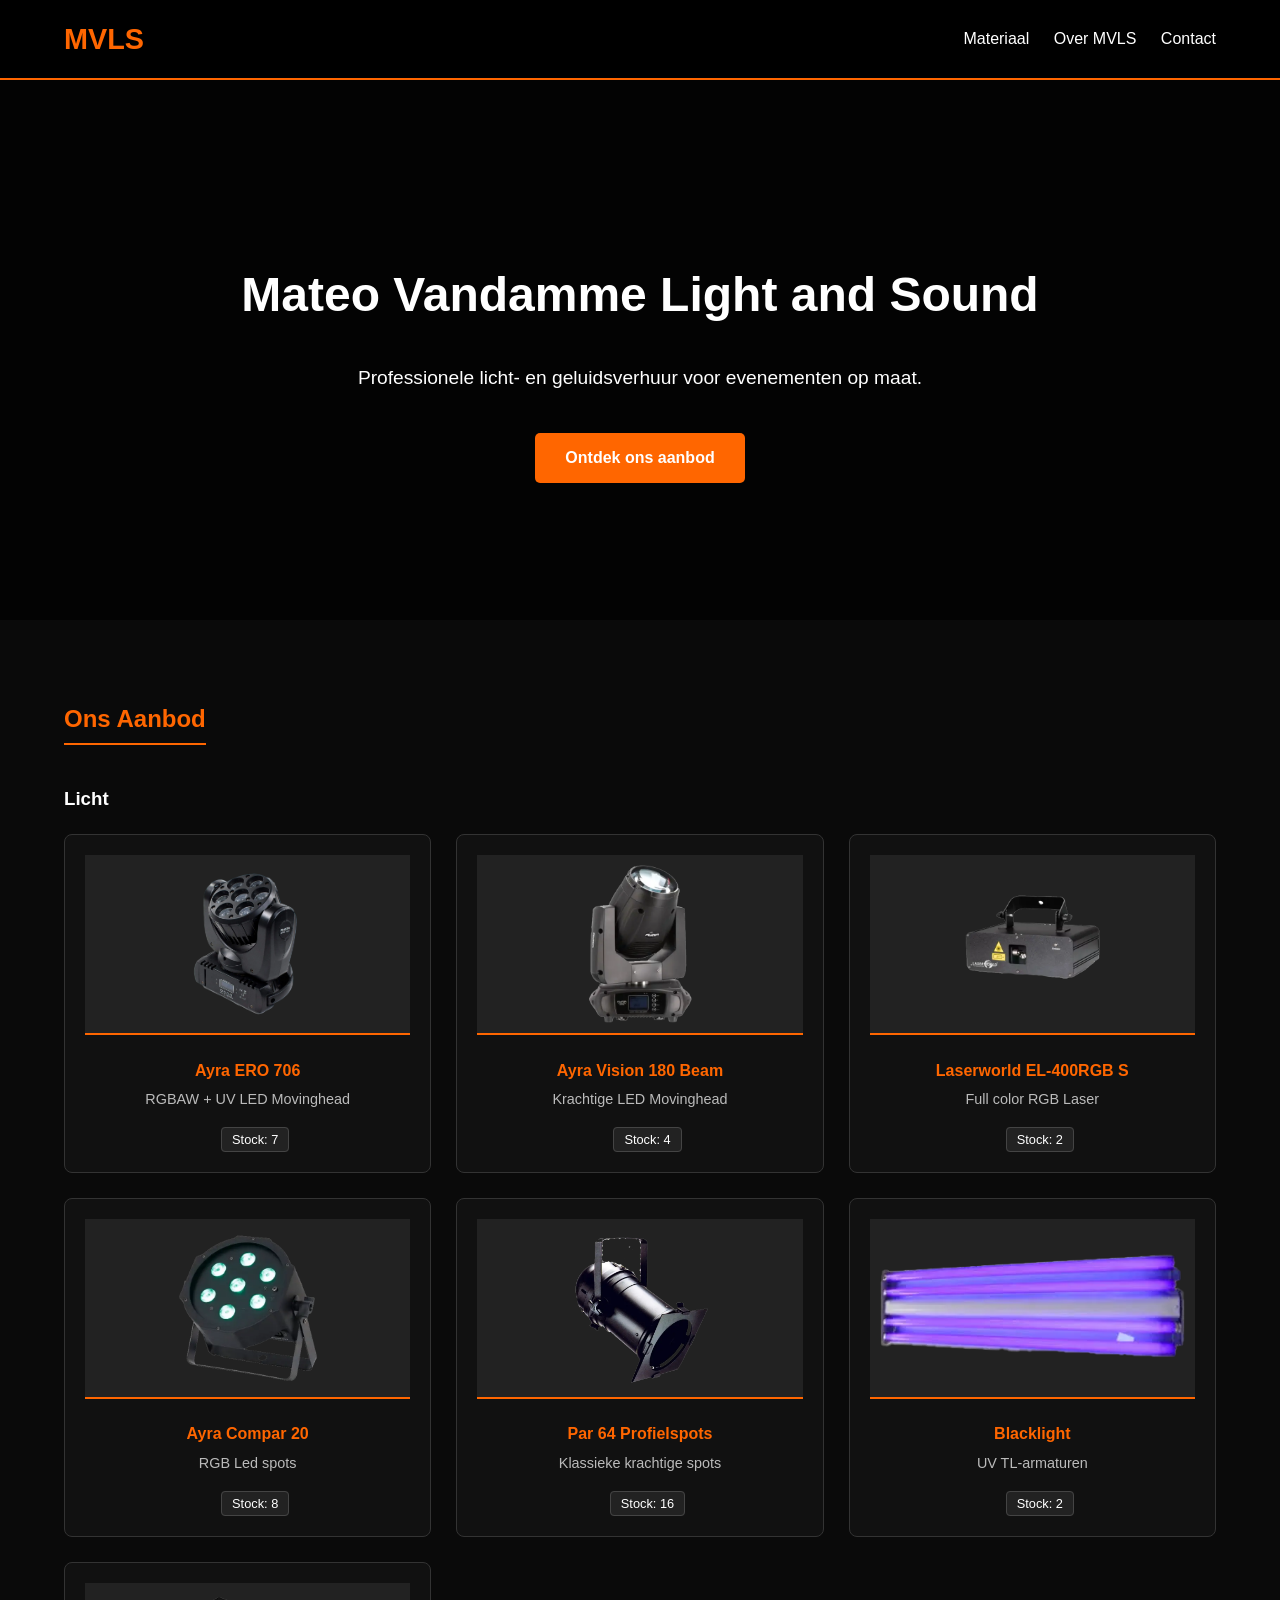
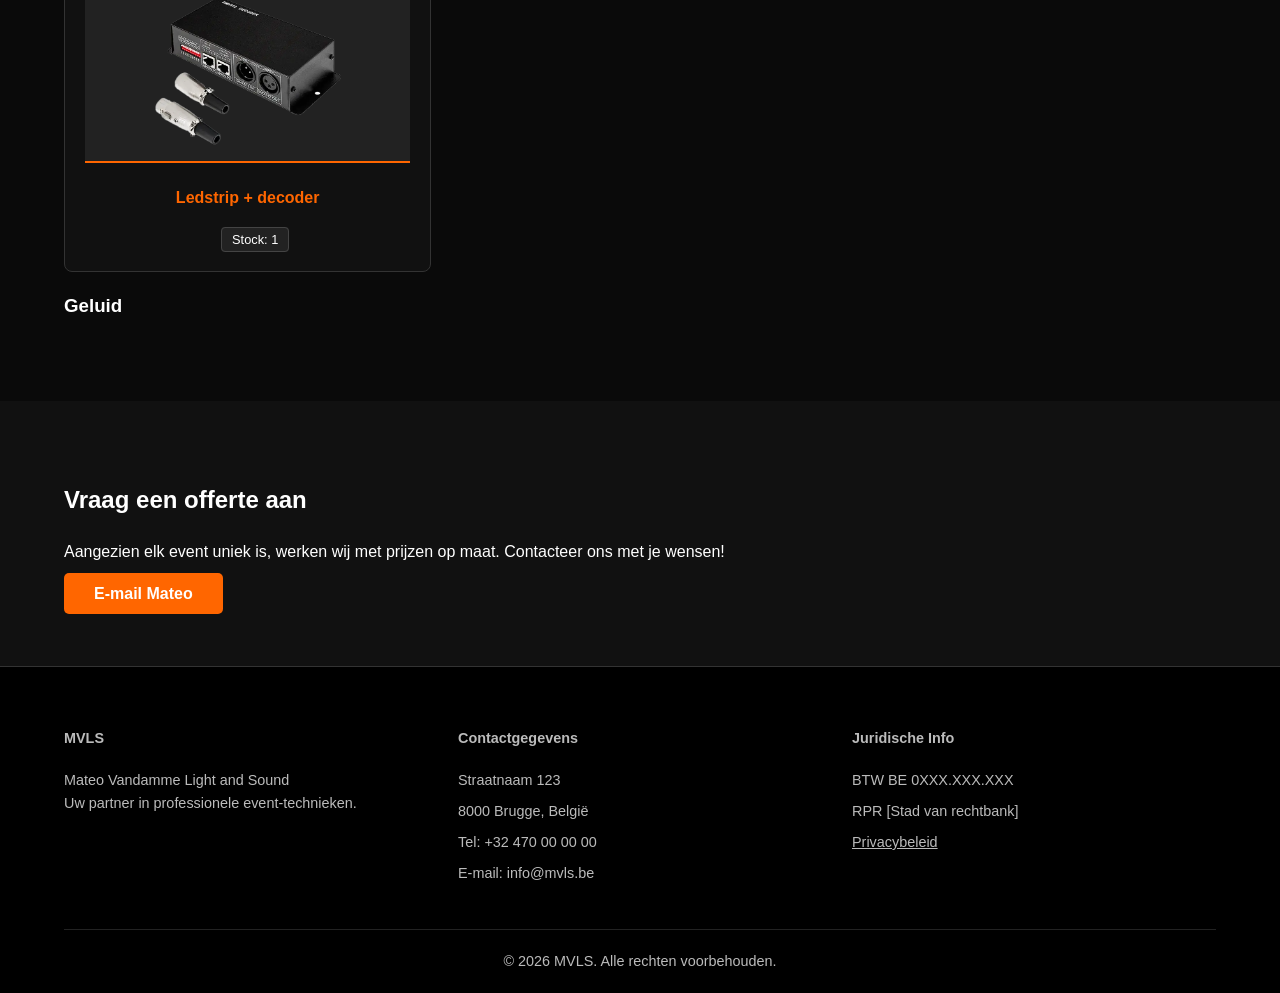
==== MVLS-Renting/index.html @ 3841ac4c "Add files via upload" ====
<!DOCTYPE html>
<html lang="nl">

<head>
    <meta charset="UTF-8">
    <meta name="viewport" content="width=device-width, initial-scale=1.0">
    <title>MVLS | Mateo Vandamme Light and Sound</title>
    <style>
        /* Kleurenpalet & Basis */
        :root {
            --primary-orange: #ff6600;
            --deep-black: #0a0a0a;
            --light-grey: #f4f4f4;
            --text-white: #ffffff;
        }

        body {
            font-family: 'Segoe UI', Tahoma, Geneva, Verdana, sans-serif;
            margin: 0;
            background-color: var(--deep-black);
            color: var(--text-white);
            line-height: 1.6;
        }

        /* Navigatie */
        header {
            background-color: #000;
            padding: 1rem 5%;
            display: flex;
            justify-content: space-between;
            align-items: center;
            border-bottom: 2px solid var(--primary-orange);
            position: sticky;
            top: 0;
            z-index: 1000;
        }

        .logo {
            font-size: 1.8rem;
            font-weight: bold;
            color: var(--primary-orange);
            text-decoration: none;
        }

        nav a {
            color: var(--text-white);
            text-decoration: none;
            margin-left: 20px;
            font-weight: 500;
            transition: color 0.3s;
        }

        nav a:hover {
            color: var(--primary-orange);
        }

        /* Hero Sectie */
        .hero {
            height: 60vh;
            display: flex;
            flex-direction: column;
            justify-content: center;
            align-items: center;
            text-align: center;
            background: linear-gradient(rgba(0, 0, 0, 0.7), rgba(0, 0, 0, 0.7)), url('https://images.unsplash.com/photo-1492684223066-81342ee5ff30?q=80&w=2070') no-repeat center/cover;
            padding: 0 20px;
        }

        .hero h1 {
            font-size: 3rem;
            margin-bottom: 10px;
        }

        .hero p {
            font-size: 1.2rem;
            max-width: 600px;
        }

        .btn-cta {
            background-color: var(--primary-orange);
            color: white;
            padding: 12px 30px;
            text-decoration: none;
            border-radius: 5px;
            font-weight: bold;
            margin-top: 20px;
            transition: transform 0.2s;
        }

        .btn-cta:hover {
            transform: scale(1.05);
        }

        /* Content Secties */
        section {
            padding: 60px 5%;
        }

        .grid {
            display: grid;
            grid-template-columns: repeat(auto-fit, minmax(250px, 1fr));
            gap: 20px;
            margin-top: 30px;
        }

        .card {
            background: #1a1a1a;
            border: 1px solid #333;
            padding: 20px;
            text-align: center;
            transition: border 0.3s;
        }

        .card:hover {
            border-color: var(--primary-orange);
        }

        /* Footer (Belangrijk voor de wetgeving) */
        footer {
            background-color: #000;
            padding: 40px 5% 20px;
            border-top: 1px solid #333;
            font-size: 0.9rem;
            color: #bbb;
        }

        .footer-grid {
            display: grid;
            grid-template-columns: repeat(auto-fit, minmax(200px, 1fr));
            gap: 30px;
            margin-bottom: 30px;
        }

        .footer-bottom {
            text-align: center;
            border-top: 1px solid #222;
            padding-top: 20px;
        }

        .footer h4 {
            color: var(--primary-orange);
            margin-bottom: 15px;
        }

        ul {
            list-style: none;
            padding: 0;
        }

        li {
            margin-bottom: 8px;
        }
    </style>
</head>

<body>

    <header>
        <a href="#" class="logo">MVLS</a>
        <nav>
            <a href="#materiaal">Materiaal</a>
            <a href="#over-mij">Over MVLS</a>
            <a href="#contact">Contact</a>
        </nav>
    </header>

    <section class="hero">
        <h1>Mateo Vandamme Light and Sound</h1>
        <p>Professionele licht- en geluidsverhuur voor evenementen op maat.</p>
        <a href="#materiaal" class="btn-cta">Ontdek ons aanbod</a>
    </section>

    <section id="materiaal">
        <h2
            style="color: var(--primary-orange); border-bottom: 2px solid var(--primary-orange); display: inline-block; padding-bottom: 5px;">
            Ons Aanbod</h2>

        <div class="category">
            <h3>Licht</h3>
            <div class="grid">
                <div class="card">
                    <img src="Ayra ERO 706.webp" alt="Ayra ERO 706">
                    <h4>Ayra ERO 706</h4>
                    <p>RGBAW + UV LED Movinghead</p>
                    <span>Stock: 7</span>
                </div>
                <div class="card">
                    <img src="Ayra Vision 180 Beam.webp" alt="Ayra Vision 180">
                    <h4>Ayra Vision 180 Beam</h4>
                    <p>Krachtige LED Movinghead</p>
                    <span>Stock: 4</span>
                </div>
                <div class="card">
                    <img src="Laserworld_EL-400RGBS.webp" alt="Laserworld EL-400RGB">
                    <h4>Laserworld EL-400RGB S</h4>
                    <p>Full color RGB Laser</p>
                    <span>Stock: 2</span>
                </div>
                <div class="card">
                    <img src="ayra compar 20.webp" alt="Ayra Compar 20" sizes="(max-width: 600px) 450, 450px"
                        alt="Klant product">
                    <h4>Ayra Compar 20</h4>
                    <p>RGB Led spots</p>
                    <span>Stock: 8</span>
                </div>
                <div class="card">
                    <img src="PAR64.webp" alt="Par 64">
                    <h4>Par 64 Profielspots</h4>
                    <p>Klassieke krachtige spots</p>
                    <span>Stock: 16</span>
                </div>
                <div class="card">
                    <img src="Blacklight.webp" alt="Blacklight">
                    <h4>Blacklight</h4>
                    <p>UV TL-armaturen</p>
                    <span>Stock: 2</span>
                </div>
                <div class="card">
                    <img src="DMX Decoder.webp" alt="DMX Decoder">
                    <h4>Ledstrip + decoder</h4>
                    <p></p>
                    <span>Stock: 1</span>
                </div>
            </div>
        </div>

        <div class="category">
            <h3>Geluid</h3>
            <div class="grid">

            </div>
        </div>
    </section>

    <style>
        .grid {
            display: grid;
            grid-template-columns: repeat(auto-fit, minmax(280px, 1fr));
            gap: 25px;
            margin-top: 20px;
        }

        .card {
            background: #111;
            border: 1px solid #333;
            border-radius: 8px;
            overflow: hidden;
            /* Zorgt dat de foto de hoeken volgt */
            padding-bottom: 20px;
            transition: transform 0.3s, border-color 0.3s;
        }

        .card:hover {
            transform: translateY(-5px);
            border-color: var(--primary-orange);
        }

        .card img {
            width: 100%;
            height: 180px;
            /* Verander 'cover' naar 'contain' */
            object-fit: contain;

            /* Optioneel: voeg wat padding toe zodat de foto de randjes niet raakt */
            padding: 10px;
            box-sizing: border-box;

            border-bottom: 2px solid var(--primary-orange);
            background-color: #222;
            /* De donkere achtergrond vult nu de lege ruimte op */
        }

        .card h4 {
            margin: 15px 15px 5px;
            color: var(--primary-orange);
        }

        .card p {
            margin: 0 15px 15px;
            font-size: 0.9rem;
            color: #bbb;
        }

        .card span {
            margin-left: 15px;
            font-size: 0.8rem;
            background: #222;
            padding: 4px 10px;
            border-radius: 4px;
            border: 1px solid #444;
        }
    </style>

    <section id="contact" style="background-color: #111;">
        <h2>Vraag een offerte aan</h2>
        <p>Aangezien elk event uniek is, werken wij met prijzen op maat. Contacteer ons met je wensen!</p>
        <a href="mailto:info@mvls.be" class="btn-cta">E-mail Mateo</a>
    </section>

    <footer>
        <div class="footer-grid">
            <div>
                <h4>MVLS</h4>
                <p>Mateo Vandamme Light and Sound<br>
                    Uw partner in professionele event-technieken.</p>
            </div>
            <div>
                <h4>Contactgegevens</h4>
                <ul>
                    <li>Straatnaam 123</li>
                    <li>8000 Brugge, België</li>
                    <li>Tel: +32 470 00 00 00</li>
                    <li>E-mail: info@mvls.be</li>
                </ul>
            </div>
            <div>
                <h4>Juridische Info</h4>
                <ul>
                    <li>BTW BE 0XXX.XXX.XXX</li>
                    <li>RPR [Stad van rechtbank]</li>
                    <li><a href="#" style="color: #bbb;">Privacybeleid</a></li>
                </ul>
            </div>
        </div>
        <div class="footer-bottom">
            &copy; 2026 MVLS. Alle rechten voorbehouden.
        </div>
    </footer>

</body>

</html>
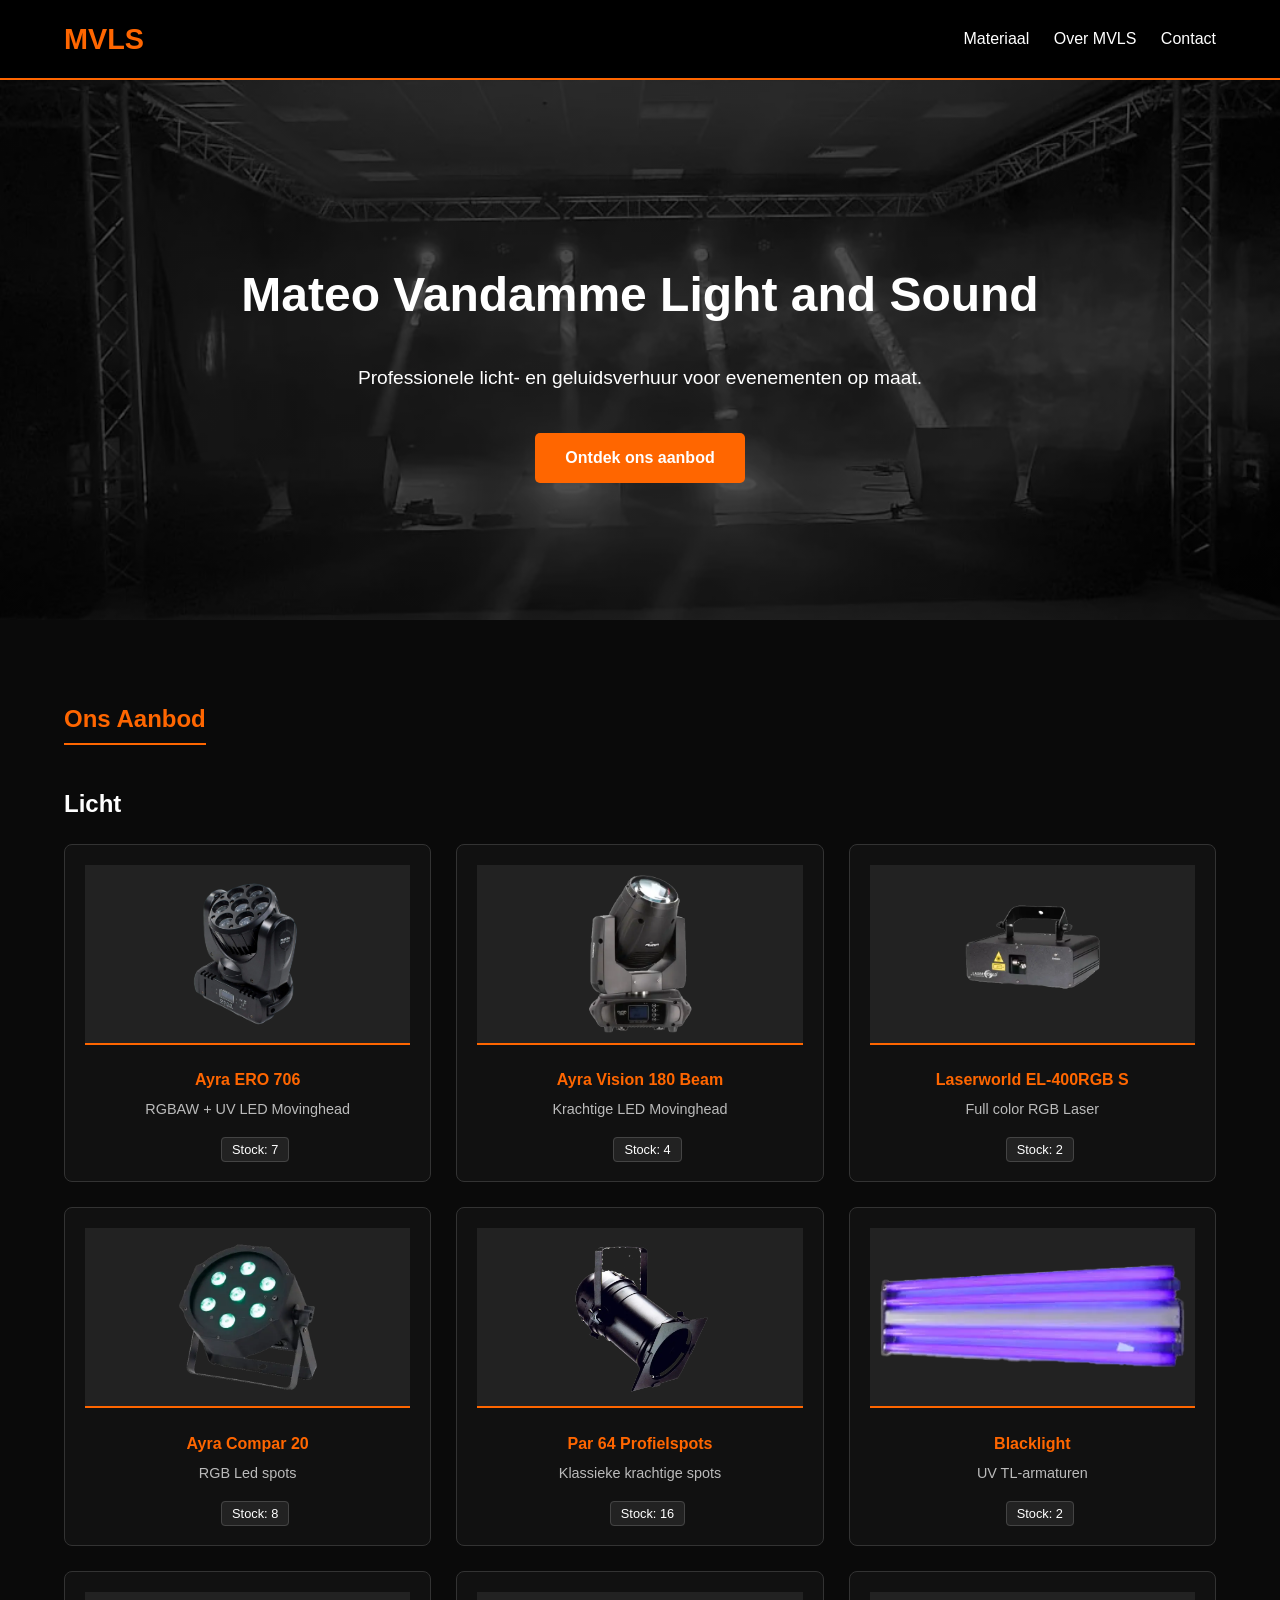
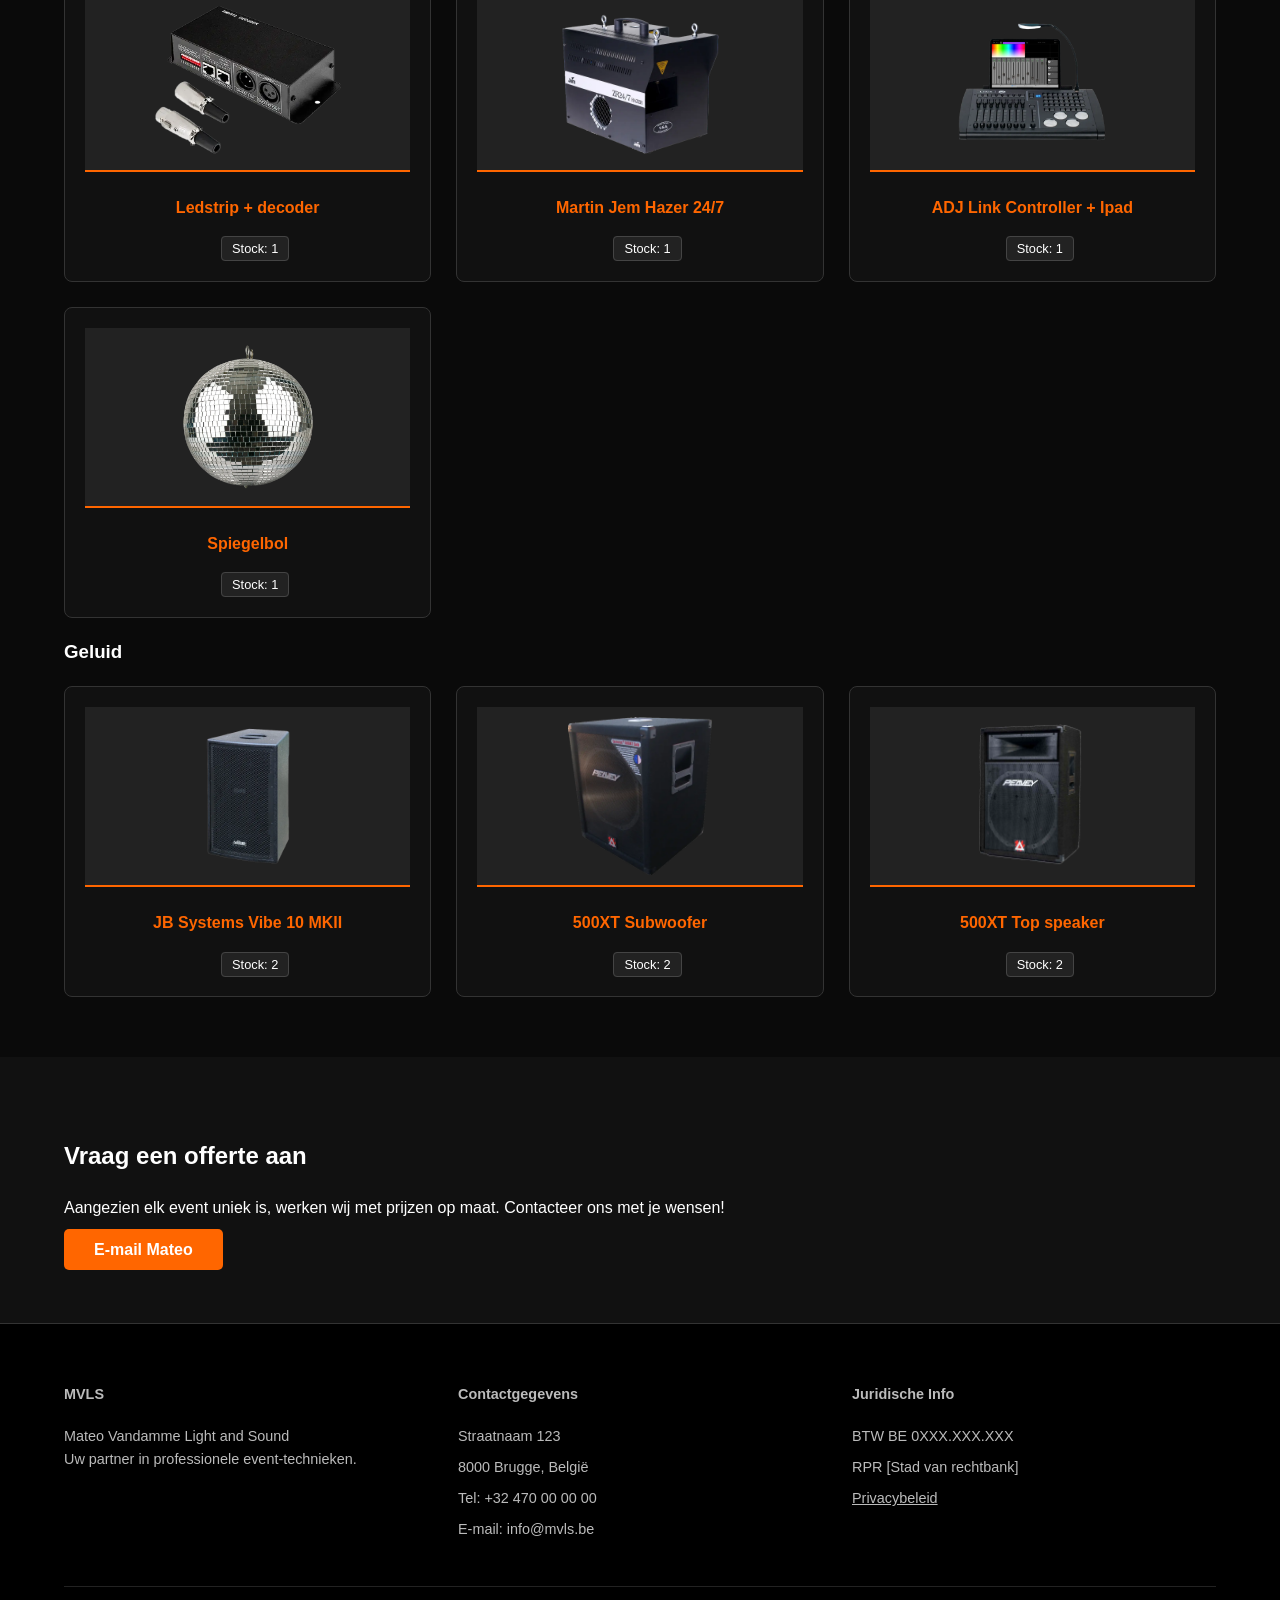
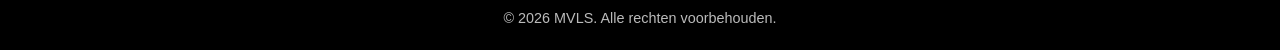
==== commit 4773dabe: "Add files via upload" ====
--- a/MVLS-Renting/index.html
+++ b/MVLS-Renting/index.html
@@ -62,7 +62,7 @@
             justify-content: center;
             align-items: center;
             text-align: center;
-            background: linear-gradient(rgba(0, 0, 0, 0.7), rgba(0, 0, 0, 0.7)), url('https://images.unsplash.com/photo-1492684223066-81342ee5ff30?q=80&w=2070') no-repeat center/cover;
+            background: linear-gradient(rgba(0, 0, 0, 0.7), rgba(0, 0, 0, 0.7)), url('JCGrooves.webp') no-repeat center/cover;
             padding: 0 20px;
         }
 
@@ -171,12 +171,12 @@
     </section>
 
     <section id="materiaal">
-        <h2
+        <h1
             style="color: var(--primary-orange); border-bottom: 2px solid var(--primary-orange); display: inline-block; padding-bottom: 5px;">
-            Ons Aanbod</h2>
+            Ons Aanbod</h1>
 
         <div class="category">
-            <h3>Licht</h3>
+            <h2>Licht</h2>
             <div class="grid">
                 <div class="card">
                     <img src="Ayra ERO 706.webp" alt="Ayra ERO 706">
@@ -221,12 +221,48 @@
                     <p></p>
                     <span>Stock: 1</span>
                 </div>
+                <div class="card">
+                    <img src="Martin Jem 2477.webp" alt="Martin Jem 24/7">
+                    <h4>Martin Jem Hazer 24/7</h4>
+                    <p></p>
+                    <span>Stock: 1</span>
+                </div>
+                <div class="card">
+                    <img src="ADJ_Link_Controller.webp" alt="ADJ Link Controller">
+                    <h4>ADJ Link Controller + Ipad</h4>
+                    <p></p>
+                    <span>Stock: 1</span>
+                </div>
+                <div class="card">
+                    <img src="spiegelbol.webp" alt="spiegelbol">
+                    <h4>Spiegelbol</h4>
+                    <p></p>
+                    <span>Stock: 1</span>
+                </div>
             </div>
         </div>
 
         <div class="category">
             <h3>Geluid</h3>
             <div class="grid">
+                <div class="card">
+                    <img src="vibe-10-mkII.webp" alt="JB Systems Vibe 10 MKII">
+                    <h4>JB Systems Vibe 10 MKII</h4>
+                    <p></p>
+                    <span>Stock: 2</span>
+                </div>
+                <div class="card">
+                    <img src="500XT_SUB.webp" alt="500XT Subwoofer">
+                    <h4>500XT Subwoofer</h4>
+                    <p></p>
+                    <span>Stock: 2</span>
+                </div>
+                <div class="card">
+                    <img src="500XT_TOP.webp" alt="500XT Top speaker">
+                    <h4>500XT Top speaker</h4>
+                    <p></p>
+                    <span>Stock: 2</span>
+                </div>
 
             </div>
         </div>
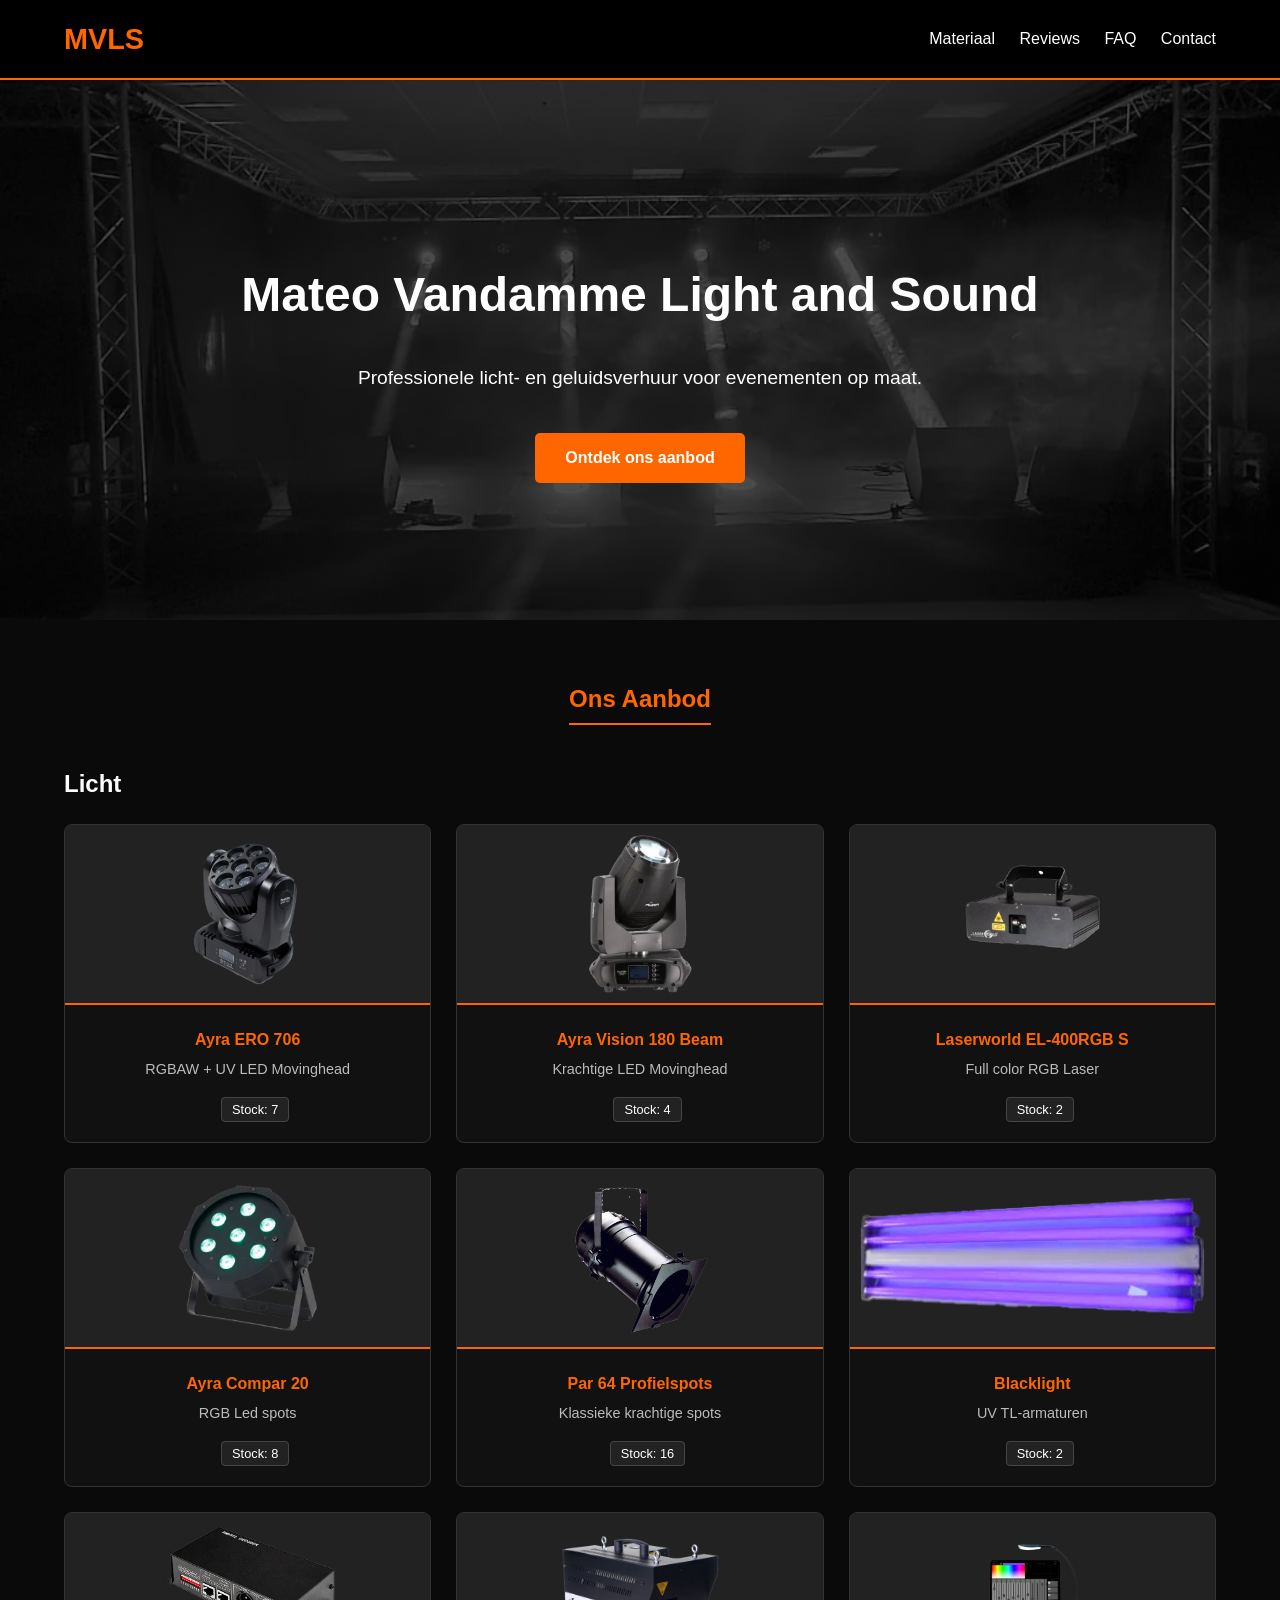
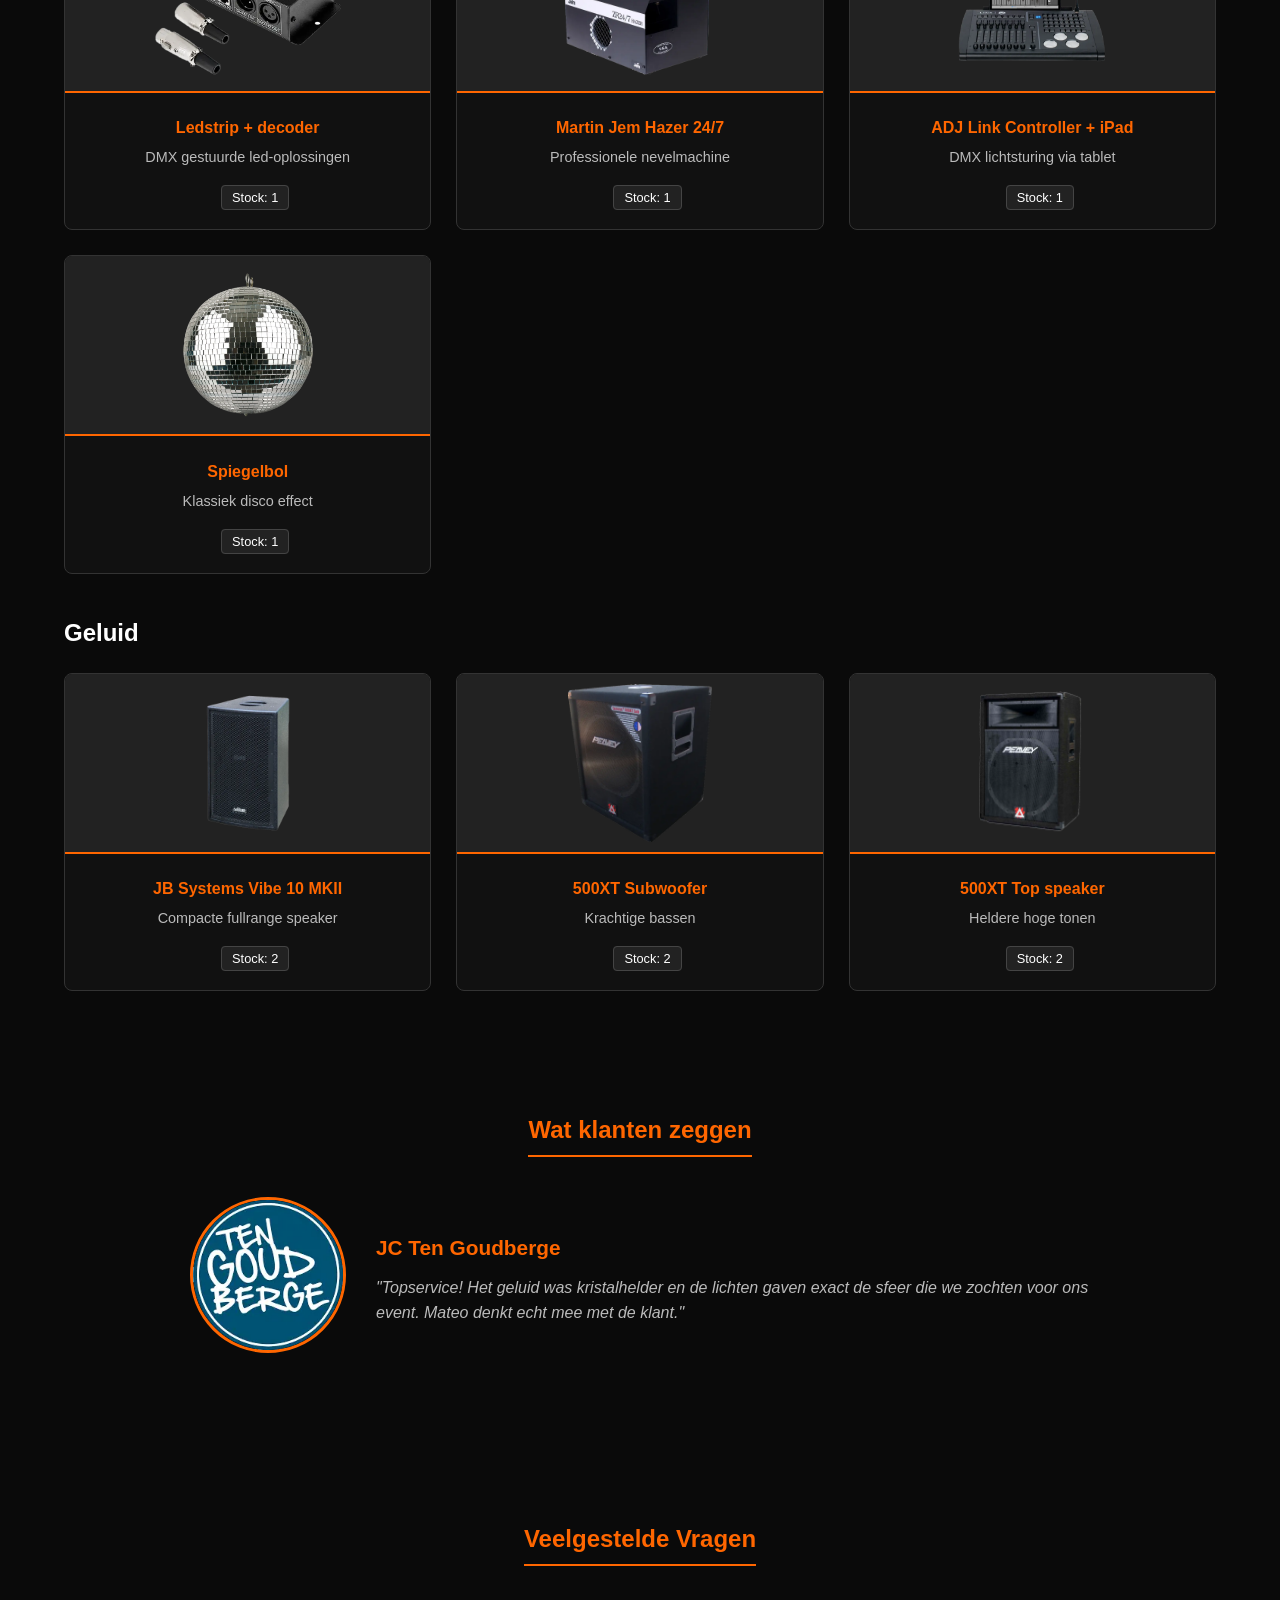
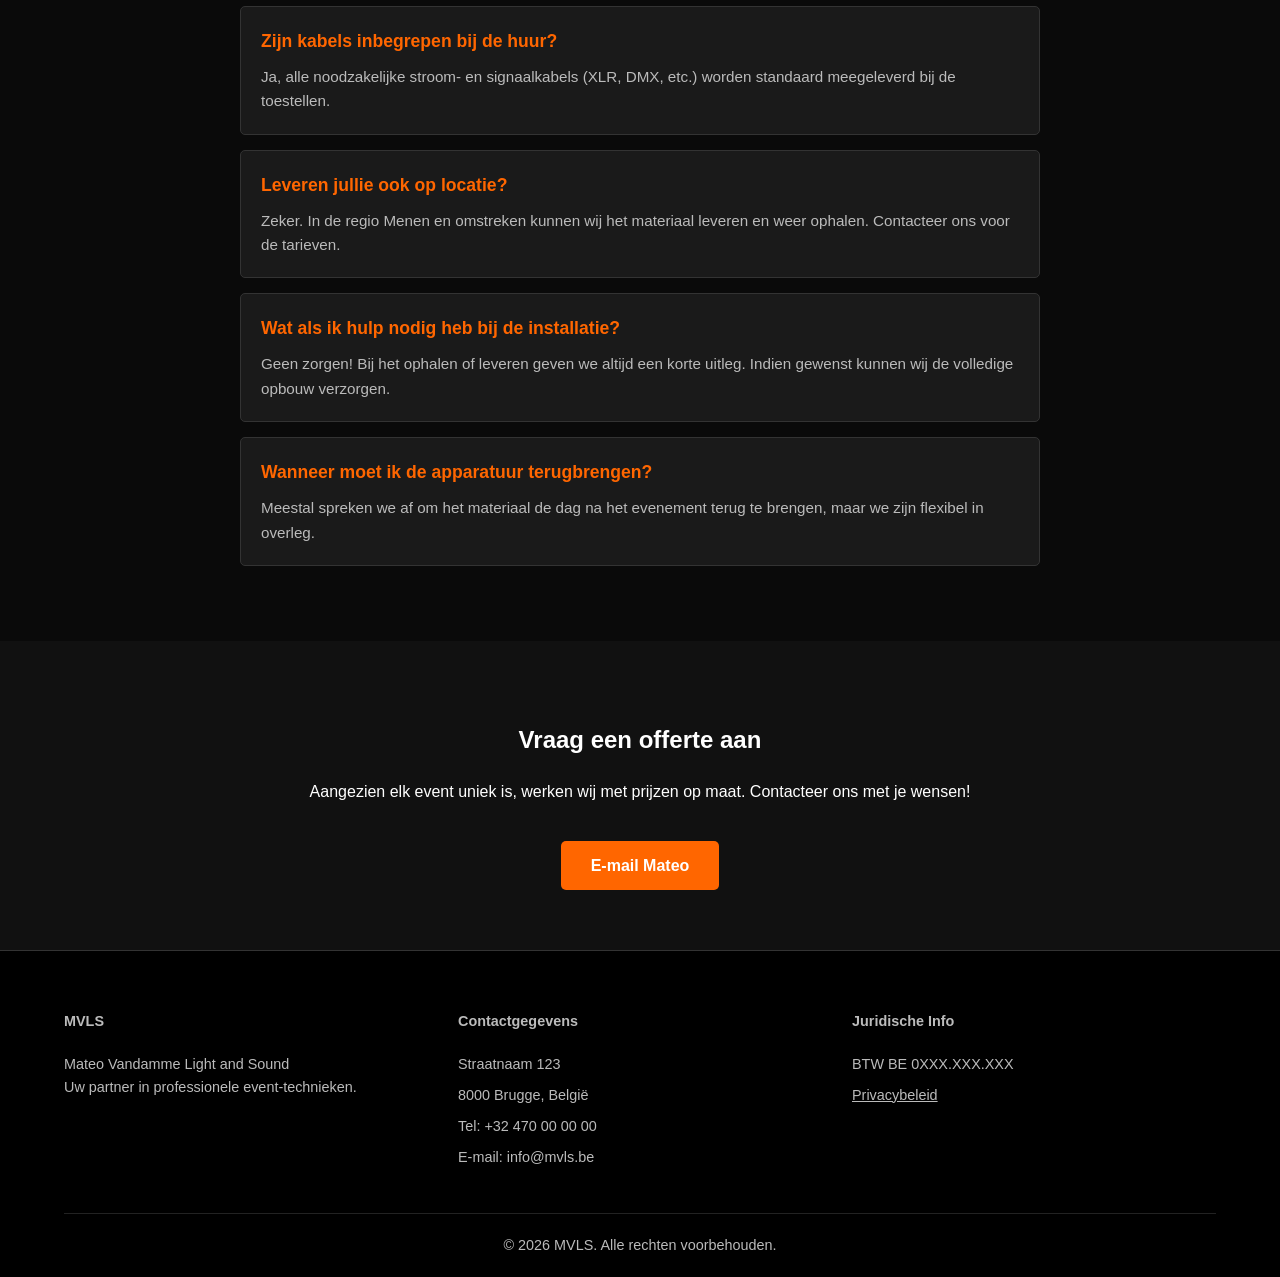
==== commit 31ec2bd8: "FAQ  + reviews" ====
--- a/MVLS-Renting/index.html
+++ b/MVLS-Renting/index.html
@@ -4,153 +4,11 @@
 <head>
     <meta charset="UTF-8">
     <meta name="viewport" content="width=device-width, initial-scale=1.0">
+    <meta name="description"
+        content="MVLS - Mateo Vandamme Light and Sound biedt professionele licht- en geluidsverhuur voor evenementen.">
+    <meta name="author" content="Depoortere Lucas">
     <title>MVLS | Mateo Vandamme Light and Sound</title>
-    <style>
-        /* Kleurenpalet & Basis */
-        :root {
-            --primary-orange: #ff6600;
-            --deep-black: #0a0a0a;
-            --light-grey: #f4f4f4;
-            --text-white: #ffffff;
-        }
-
-        body {
-            font-family: 'Segoe UI', Tahoma, Geneva, Verdana, sans-serif;
-            margin: 0;
-            background-color: var(--deep-black);
-            color: var(--text-white);
-            line-height: 1.6;
-        }
-
-        /* Navigatie */
-        header {
-            background-color: #000;
-            padding: 1rem 5%;
-            display: flex;
-            justify-content: space-between;
-            align-items: center;
-            border-bottom: 2px solid var(--primary-orange);
-            position: sticky;
-            top: 0;
-            z-index: 1000;
-        }
-
-        .logo {
-            font-size: 1.8rem;
-            font-weight: bold;
-            color: var(--primary-orange);
-            text-decoration: none;
-        }
-
-        nav a {
-            color: var(--text-white);
-            text-decoration: none;
-            margin-left: 20px;
-            font-weight: 500;
-            transition: color 0.3s;
-        }
-
-        nav a:hover {
-            color: var(--primary-orange);
-        }
-
-        /* Hero Sectie */
-        .hero {
-            height: 60vh;
-            display: flex;
-            flex-direction: column;
-            justify-content: center;
-            align-items: center;
-            text-align: center;
-            background: linear-gradient(rgba(0, 0, 0, 0.7), rgba(0, 0, 0, 0.7)), url('JCGrooves.webp') no-repeat center/cover;
-            padding: 0 20px;
-        }
-
-        .hero h1 {
-            font-size: 3rem;
-            margin-bottom: 10px;
-        }
-
-        .hero p {
-            font-size: 1.2rem;
-            max-width: 600px;
-        }
-
-        .btn-cta {
-            background-color: var(--primary-orange);
-            color: white;
-            padding: 12px 30px;
-            text-decoration: none;
-            border-radius: 5px;
-            font-weight: bold;
-            margin-top: 20px;
-            transition: transform 0.2s;
-        }
-
-        .btn-cta:hover {
-            transform: scale(1.05);
-        }
-
-        /* Content Secties */
-        section {
-            padding: 60px 5%;
-        }
-
-        .grid {
-            display: grid;
-            grid-template-columns: repeat(auto-fit, minmax(250px, 1fr));
-            gap: 20px;
-            margin-top: 30px;
-        }
-
-        .card {
-            background: #1a1a1a;
-            border: 1px solid #333;
-            padding: 20px;
-            text-align: center;
-            transition: border 0.3s;
-        }
-
-        .card:hover {
-            border-color: var(--primary-orange);
-        }
-
-        /* Footer (Belangrijk voor de wetgeving) */
-        footer {
-            background-color: #000;
-            padding: 40px 5% 20px;
-            border-top: 1px solid #333;
-            font-size: 0.9rem;
-            color: #bbb;
-        }
-
-        .footer-grid {
-            display: grid;
-            grid-template-columns: repeat(auto-fit, minmax(200px, 1fr));
-            gap: 30px;
-            margin-bottom: 30px;
-        }
-
-        .footer-bottom {
-            text-align: center;
-            border-top: 1px solid #222;
-            padding-top: 20px;
-        }
-
-        .footer h4 {
-            color: var(--primary-orange);
-            margin-bottom: 15px;
-        }
-
-        ul {
-            list-style: none;
-            padding: 0;
-        }
-
-        li {
-            margin-bottom: 8px;
-        }
-    </style>
+    <link rel="stylesheet" href="style.css">
 </head>
 
 <body>
@@ -159,7 +17,8 @@
         <a href="#" class="logo">MVLS</a>
         <nav>
             <a href="#materiaal">Materiaal</a>
-            <a href="#over-mij">Over MVLS</a>
+            <a href="#reviews">Reviews</a>
+            <a href="#faq">FAQ</a>
             <a href="#contact">Contact</a>
         </nav>
     </header>
@@ -171,163 +30,140 @@
     </section>
 
     <section id="materiaal">
-        <h1
-            style="color: var(--primary-orange); border-bottom: 2px solid var(--primary-orange); display: inline-block; padding-bottom: 5px;">
-            Ons Aanbod</h1>
+        <h1 class="section-title">Ons Aanbod</h1>
 
         <div class="category">
             <h2>Licht</h2>
             <div class="grid">
                 <div class="card">
-                    <img src="Ayra ERO 706.webp" alt="Ayra ERO 706">
+                    <img src="images/Ayra ERO 706.webp" alt="Ayra ERO 706">
                     <h4>Ayra ERO 706</h4>
                     <p>RGBAW + UV LED Movinghead</p>
                     <span>Stock: 7</span>
                 </div>
                 <div class="card">
-                    <img src="Ayra Vision 180 Beam.webp" alt="Ayra Vision 180">
+                    <img src="images/Ayra Vision 180 Beam.webp" alt="Ayra Vision 180">
                     <h4>Ayra Vision 180 Beam</h4>
                     <p>Krachtige LED Movinghead</p>
                     <span>Stock: 4</span>
                 </div>
                 <div class="card">
-                    <img src="Laserworld_EL-400RGBS.webp" alt="Laserworld EL-400RGB">
+                    <img src="images/Laserworld_EL-400RGBS.webp" alt="Laserworld EL-400RGB">
                     <h4>Laserworld EL-400RGB S</h4>
                     <p>Full color RGB Laser</p>
                     <span>Stock: 2</span>
                 </div>
                 <div class="card">
-                    <img src="ayra compar 20.webp" alt="Ayra Compar 20" sizes="(max-width: 600px) 450, 450px"
-                        alt="Klant product">
+                    <img src="images/ayra compar 20.webp" alt="Ayra Compar 20">
                     <h4>Ayra Compar 20</h4>
                     <p>RGB Led spots</p>
                     <span>Stock: 8</span>
                 </div>
                 <div class="card">
-                    <img src="PAR64.webp" alt="Par 64">
+                    <img src="images/PAR64.webp" alt="Par 64">
                     <h4>Par 64 Profielspots</h4>
                     <p>Klassieke krachtige spots</p>
                     <span>Stock: 16</span>
                 </div>
                 <div class="card">
-                    <img src="Blacklight.webp" alt="Blacklight">
+                    <img src="images/Blacklight.webp" alt="Blacklight">
                     <h4>Blacklight</h4>
                     <p>UV TL-armaturen</p>
                     <span>Stock: 2</span>
                 </div>
                 <div class="card">
-                    <img src="DMX Decoder.webp" alt="DMX Decoder">
+                    <img src="images/DMX Decoder.webp" alt="DMX Decoder">
                     <h4>Ledstrip + decoder</h4>
-                    <p></p>
-                    <span>Stock: 1</span>
-                </div>
-                <div class="card">
-                    <img src="Martin Jem 2477.webp" alt="Martin Jem 24/7">
+                    <p>DMX gestuurde led-oplossingen</p>
+                    <span>Stock: 1</span>
+                </div>
+                <div class="card">
+                    <img src="images/Martin Jem 2477.webp" alt="Martin Jem 24/7">
                     <h4>Martin Jem Hazer 24/7</h4>
-                    <p></p>
-                    <span>Stock: 1</span>
-                </div>
-                <div class="card">
-                    <img src="ADJ_Link_Controller.webp" alt="ADJ Link Controller">
-                    <h4>ADJ Link Controller + Ipad</h4>
-                    <p></p>
-                    <span>Stock: 1</span>
-                </div>
-                <div class="card">
-                    <img src="spiegelbol.webp" alt="spiegelbol">
+                    <p>Professionele nevelmachine</p>
+                    <span>Stock: 1</span>
+                </div>
+                <div class="card">
+                    <img src="images/ADJ_Link_Controller.webp" alt="ADJ Link Controller">
+                    <h4>ADJ Link Controller + iPad</h4>
+                    <p>DMX lichtsturing via tablet</p>
+                    <span>Stock: 1</span>
+                </div>
+                <div class="card">
+                    <img src="images/spiegelbol.webp" alt="spiegelbol">
                     <h4>Spiegelbol</h4>
-                    <p></p>
-                    <span>Stock: 1</span>
-                </div>
-            </div>
-        </div>
-
-        <div class="category">
-            <h3>Geluid</h3>
+                    <p>Klassiek disco effect</p>
+                    <span>Stock: 1</span>
+                </div>
+            </div>
+        </div>
+
+        <div class="category" style="margin-top: 40px;">
+            <h2>Geluid</h2>
             <div class="grid">
                 <div class="card">
-                    <img src="vibe-10-mkII.webp" alt="JB Systems Vibe 10 MKII">
+                    <img src="images/vibe-10-mkII.webp" alt="JB Systems Vibe 10 MKII">
                     <h4>JB Systems Vibe 10 MKII</h4>
-                    <p></p>
-                    <span>Stock: 2</span>
-                </div>
-                <div class="card">
-                    <img src="500XT_SUB.webp" alt="500XT Subwoofer">
+                    <p>Compacte fullrange speaker</p>
+                    <span>Stock: 2</span>
+                </div>
+                <div class="card">
+                    <img src="images/500XT_SUB.webp" alt="500XT Subwoofer">
                     <h4>500XT Subwoofer</h4>
-                    <p></p>
-                    <span>Stock: 2</span>
-                </div>
-                <div class="card">
-                    <img src="500XT_TOP.webp" alt="500XT Top speaker">
+                    <p>Krachtige bassen</p>
+                    <span>Stock: 2</span>
+                </div>
+                <div class="card">
+                    <img src="images/500XT_TOP.webp" alt="500XT Top speaker">
                     <h4>500XT Top speaker</h4>
-                    <p></p>
-                    <span>Stock: 2</span>
-                </div>
-
-            </div>
-        </div>
-    </section>
-
-    <style>
-        .grid {
-            display: grid;
-            grid-template-columns: repeat(auto-fit, minmax(280px, 1fr));
-            gap: 25px;
-            margin-top: 20px;
-        }
-
-        .card {
-            background: #111;
-            border: 1px solid #333;
-            border-radius: 8px;
-            overflow: hidden;
-            /* Zorgt dat de foto de hoeken volgt */
-            padding-bottom: 20px;
-            transition: transform 0.3s, border-color 0.3s;
-        }
-
-        .card:hover {
-            transform: translateY(-5px);
-            border-color: var(--primary-orange);
-        }
-
-        .card img {
-            width: 100%;
-            height: 180px;
-            /* Verander 'cover' naar 'contain' */
-            object-fit: contain;
-
-            /* Optioneel: voeg wat padding toe zodat de foto de randjes niet raakt */
-            padding: 10px;
-            box-sizing: border-box;
-
-            border-bottom: 2px solid var(--primary-orange);
-            background-color: #222;
-            /* De donkere achtergrond vult nu de lege ruimte op */
-        }
-
-        .card h4 {
-            margin: 15px 15px 5px;
-            color: var(--primary-orange);
-        }
-
-        .card p {
-            margin: 0 15px 15px;
-            font-size: 0.9rem;
-            color: #bbb;
-        }
-
-        .card span {
-            margin-left: 15px;
-            font-size: 0.8rem;
-            background: #222;
-            padding: 4px 10px;
-            border-radius: 4px;
-            border: 1px solid #444;
-        }
-    </style>
-
-    <section id="contact" style="background-color: #111;">
+                    <p>Heldere hoge tonen</p>
+                    <span>Stock: 2</span>
+                </div>
+            </div>
+        </div>
+    </section>
+
+    <section id="reviews">
+        <h1 class="section-title">Wat klanten zeggen</h1>
+        <div class="review-container">
+            <div class="review-image">
+                <img src="images/JCTG.webp" alt="JCTG">
+            </div>
+            <div class="review-text">
+                <h4>JC Ten Goudberge</h4>
+                <p>"Topservice! Het geluid was kristalhelder en de lichten gaven exact de sfeer die we zochten voor ons
+                    event. Mateo denkt echt mee met de klant."</p>
+            </div>
+        </div>
+    </section>
+
+    <section id="faq">
+        <h1 class="section-title">Veelgestelde Vragen</h1>
+        <div class="faq-container">
+            <div class="faq-item">
+                <h4>Zijn kabels inbegrepen bij de huur?</h4>
+                <p>Ja, alle noodzakelijke stroom- en signaalkabels (XLR, DMX, etc.) worden standaard meegeleverd bij de
+                    toestellen.</p>
+            </div>
+            <div class="faq-item">
+                <h4>Leveren jullie ook op locatie?</h4>
+                <p>Zeker. In de regio Menen en omstreken kunnen wij het materiaal leveren en weer ophalen. Contacteer
+                    ons voor de tarieven.</p>
+            </div>
+            <div class="faq-item">
+                <h4>Wat als ik hulp nodig heb bij de installatie?</h4>
+                <p>Geen zorgen! Bij het ophalen of leveren geven we altijd een korte uitleg. Indien gewenst kunnen wij
+                    de volledige opbouw verzorgen.</p>
+            </div>
+            <div class="faq-item">
+                <h4>Wanneer moet ik de apparatuur terugbrengen?</h4>
+                <p>Meestal spreken we af om het materiaal de dag na het evenement terug te brengen, maar we zijn
+                    flexibel in overleg.</p>
+            </div>
+        </div>
+    </section>
+
+    <section id="contact" style="background-color: #111; text-align: center;">
         <h2>Vraag een offerte aan</h2>
         <p>Aangezien elk event uniek is, werken wij met prijzen op maat. Contacteer ons met je wensen!</p>
         <a href="mailto:info@mvls.be" class="btn-cta">E-mail Mateo</a>
@@ -353,7 +189,6 @@
                 <h4>Juridische Info</h4>
                 <ul>
                     <li>BTW BE 0XXX.XXX.XXX</li>
-                    <li>RPR [Stad van rechtbank]</li>
                     <li><a href="#" style="color: #bbb;">Privacybeleid</a></li>
                 </ul>
             </div>
--- a/MVLS-Renting/style.css
+++ b/MVLS-Renting/style.css
@@ -0,0 +1,288 @@
+/* Kleurenpalet & Basis */
+:root {
+    --primary-orange: #ff6600;
+    --deep-black: #0a0a0a;
+    --light-grey: #f4f4f4;
+    --text-white: #ffffff;
+}
+
+body {
+    font-family: 'Segoe UI', Tahoma, Geneva, Verdana, sans-serif;
+    margin: 0;
+    background-color: var(--deep-black);
+    color: var(--text-white);
+    line-height: 1.6;
+}
+
+/* Navigatie */
+header {
+    background-color: #000;
+    padding: 1rem 5%;
+    display: flex;
+    justify-content: space-between;
+    align-items: center;
+    border-bottom: 2px solid var(--primary-orange);
+    position: sticky;
+    top: 0;
+    z-index: 1000;
+}
+
+.logo {
+    font-size: 1.8rem;
+    font-weight: bold;
+    color: var(--primary-orange);
+    text-decoration: none;
+}
+
+nav a {
+    color: var(--text-white);
+    text-decoration: none;
+    margin-left: 20px;
+    font-weight: 500;
+    transition: color 0.3s;
+}
+
+nav a:hover {
+    color: var(--primary-orange);
+}
+
+/* Hero Sectie */
+.hero {
+    height: 60vh;
+    display: flex;
+    flex-direction: column;
+    justify-content: center;
+    align-items: center;
+    text-align: center;
+    background: linear-gradient(rgba(0, 0, 0, 0.7), rgba(0, 0, 0, 0.7)), url('images/JCGrooves.webp') no-repeat center/cover;
+    padding: 0 20px;
+}
+
+.hero h1 {
+    font-size: 3rem;
+    margin-bottom: 10px;
+}
+
+.hero p {
+    font-size: 1.2rem;
+    max-width: 600px;
+}
+
+.btn-cta {
+    background-color: var(--primary-orange);
+    color: white;
+    padding: 12px 30px;
+    text-decoration: none;
+    border-radius: 5px;
+    font-weight: bold;
+    margin-top: 20px;
+    transition: transform 0.2s;
+    display: inline-block;
+}
+
+.btn-cta:hover {
+    transform: scale(1.05);
+}
+
+/* Algemene Sectie Styles */
+section {
+    padding: 60px 5%;
+}
+
+.section-title {
+    color: var(--primary-orange);
+    display: block;
+    /* Maak er een blok van over de volle breedte */
+    width: fit-content;
+    /* Zorg dat het kader (en de streep) stopt na de tekst */
+    margin: 0 auto 40px auto;
+    /* De 'auto' op links en rechts duwt de titel naar het midden */
+    text-align: center;
+    border-bottom: 2px solid var(--primary-orange);
+    padding-bottom: 5px;
+}
+
+.category h1 {
+    text-align: center;
+    /* Centreert 'Licht' en 'Geluid' titels */
+    margin-bottom: 30px;
+}
+
+/* Materiaal Grid & Cards */
+.grid {
+    display: grid;
+    grid-template-columns: repeat(auto-fit, minmax(280px, 1fr));
+    gap: 25px;
+    margin-top: 20px;
+}
+
+.card {
+    background: #111;
+    border: 1px solid #333;
+    border-radius: 8px;
+    overflow: hidden;
+    padding-bottom: 20px;
+    text-align: center;
+    transition: transform 0.3s, border-color 0.3s;
+}
+
+.card:hover {
+    transform: translateY(-5px);
+    border-color: var(--primary-orange);
+}
+
+.card img {
+    width: 100%;
+    height: 180px;
+    object-fit: contain;
+    padding: 10px;
+    box-sizing: border-box;
+    border-bottom: 2px solid var(--primary-orange);
+    background-color: #222;
+}
+
+.card h4 {
+    margin: 15px 15px 5px;
+    color: var(--primary-orange);
+}
+
+.card p {
+    margin: 0 15px 15px;
+    font-size: 0.9rem;
+    color: #bbb;
+}
+
+.card span {
+    margin-left: 15px;
+    font-size: 0.8rem;
+    background: #222;
+    padding: 4px 10px;
+    border-radius: 4px;
+    border: 1px solid #444;
+}
+
+/* Reviews Sectie */
+#reviews {
+    background-color: var(--deep-black);
+}
+
+.review-container {
+    display: flex;
+    align-items: center;
+    max-width: 900px;
+    margin: 0 auto 40px auto;
+    gap: 30px;
+}
+
+.review-container.reverse {
+    flex-direction: row-reverse;
+}
+
+.review-image {
+    flex: 0 0 150px;
+}
+
+.review-image img {
+    width: 150px;
+    height: 150px;
+    border-radius: 50%;
+    object-fit: cover;
+    border: 3px solid var(--primary-orange);
+}
+
+.review-text {
+    flex: 1;
+}
+
+.review-text h4 {
+    color: var(--primary-orange);
+    margin: 0 0 10px 0;
+    font-size: 1.3rem;
+}
+
+.review-text p {
+    font-style: italic;
+    color: #bbb;
+    margin: 0;
+}
+
+/* FAQ Sectie */
+.faq-container {
+    max-width: 800px;
+    margin: 0 auto;
+}
+
+.faq-item {
+    background: #1a1a1a;
+    border: 1px solid #333;
+    padding: 20px;
+    margin-bottom: 15px;
+    border-radius: 5px;
+    transition: border-color 0.3s;
+}
+
+.faq-item:hover {
+    border-color: var(--primary-orange);
+}
+
+.faq-item h4 {
+    color: var(--primary-orange);
+    margin: 0 0 10px 0;
+    font-size: 1.1rem;
+}
+
+.faq-item p {
+    margin: 0;
+    color: #bbb;
+    font-size: 0.95rem;
+}
+
+/* Footer */
+footer {
+    background-color: #000;
+    padding: 40px 5% 20px;
+    border-top: 1px solid #333;
+    font-size: 0.9rem;
+    color: #bbb;
+}
+
+.footer-grid {
+    display: grid;
+    grid-template-columns: repeat(auto-fit, minmax(200px, 1fr));
+    gap: 30px;
+    margin-bottom: 30px;
+}
+
+.footer-bottom {
+    text-align: center;
+    border-top: 1px solid #222;
+    padding-top: 20px;
+}
+
+.footer h4 {
+    color: var(--primary-orange);
+    margin-bottom: 15px;
+}
+
+ul {
+    list-style: none;
+    padding: 0;
+}
+
+li {
+    margin-bottom: 8px;
+}
+
+/* Mobiele Responsiviteit */
+@media (max-width: 600px) {
+
+    .review-container,
+    .review-container.reverse {
+        flex-direction: column;
+        text-align: center;
+    }
+
+    .review-image {
+        margin-bottom: 15px;
+    }
+}
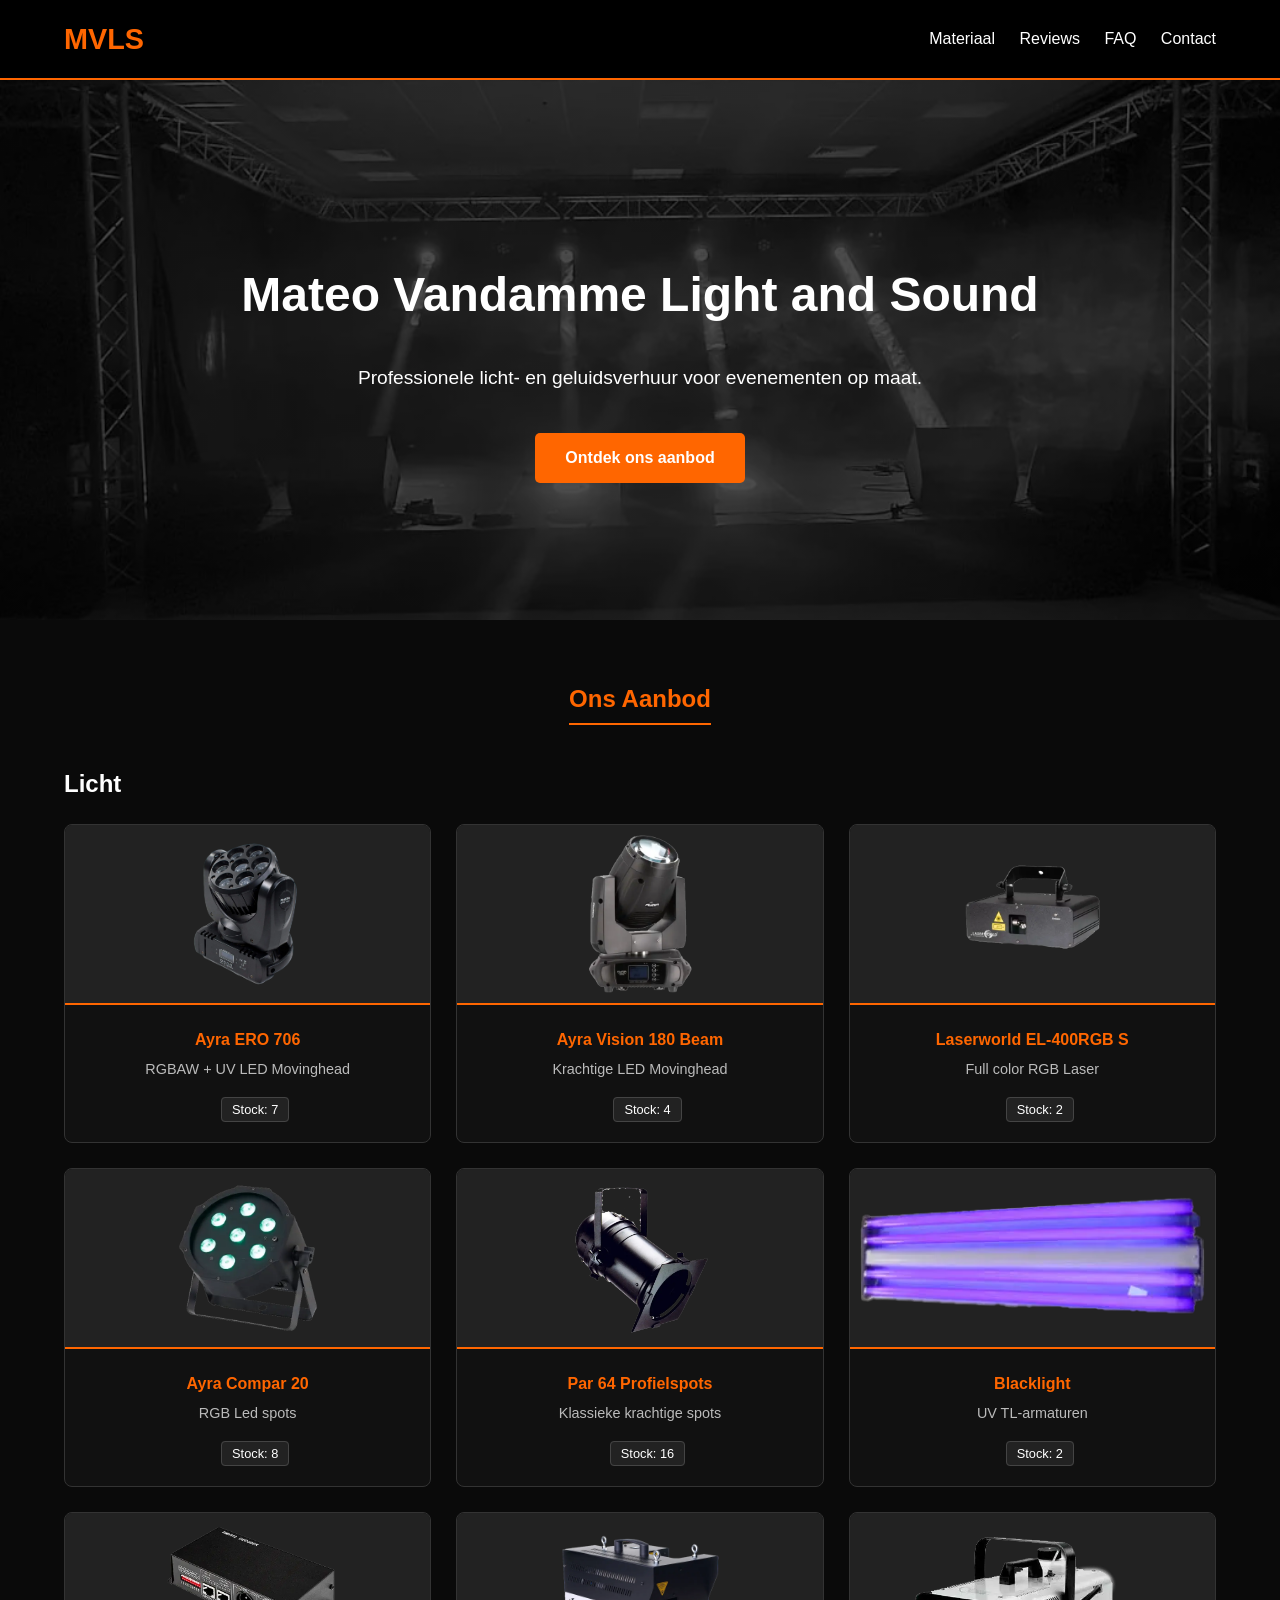
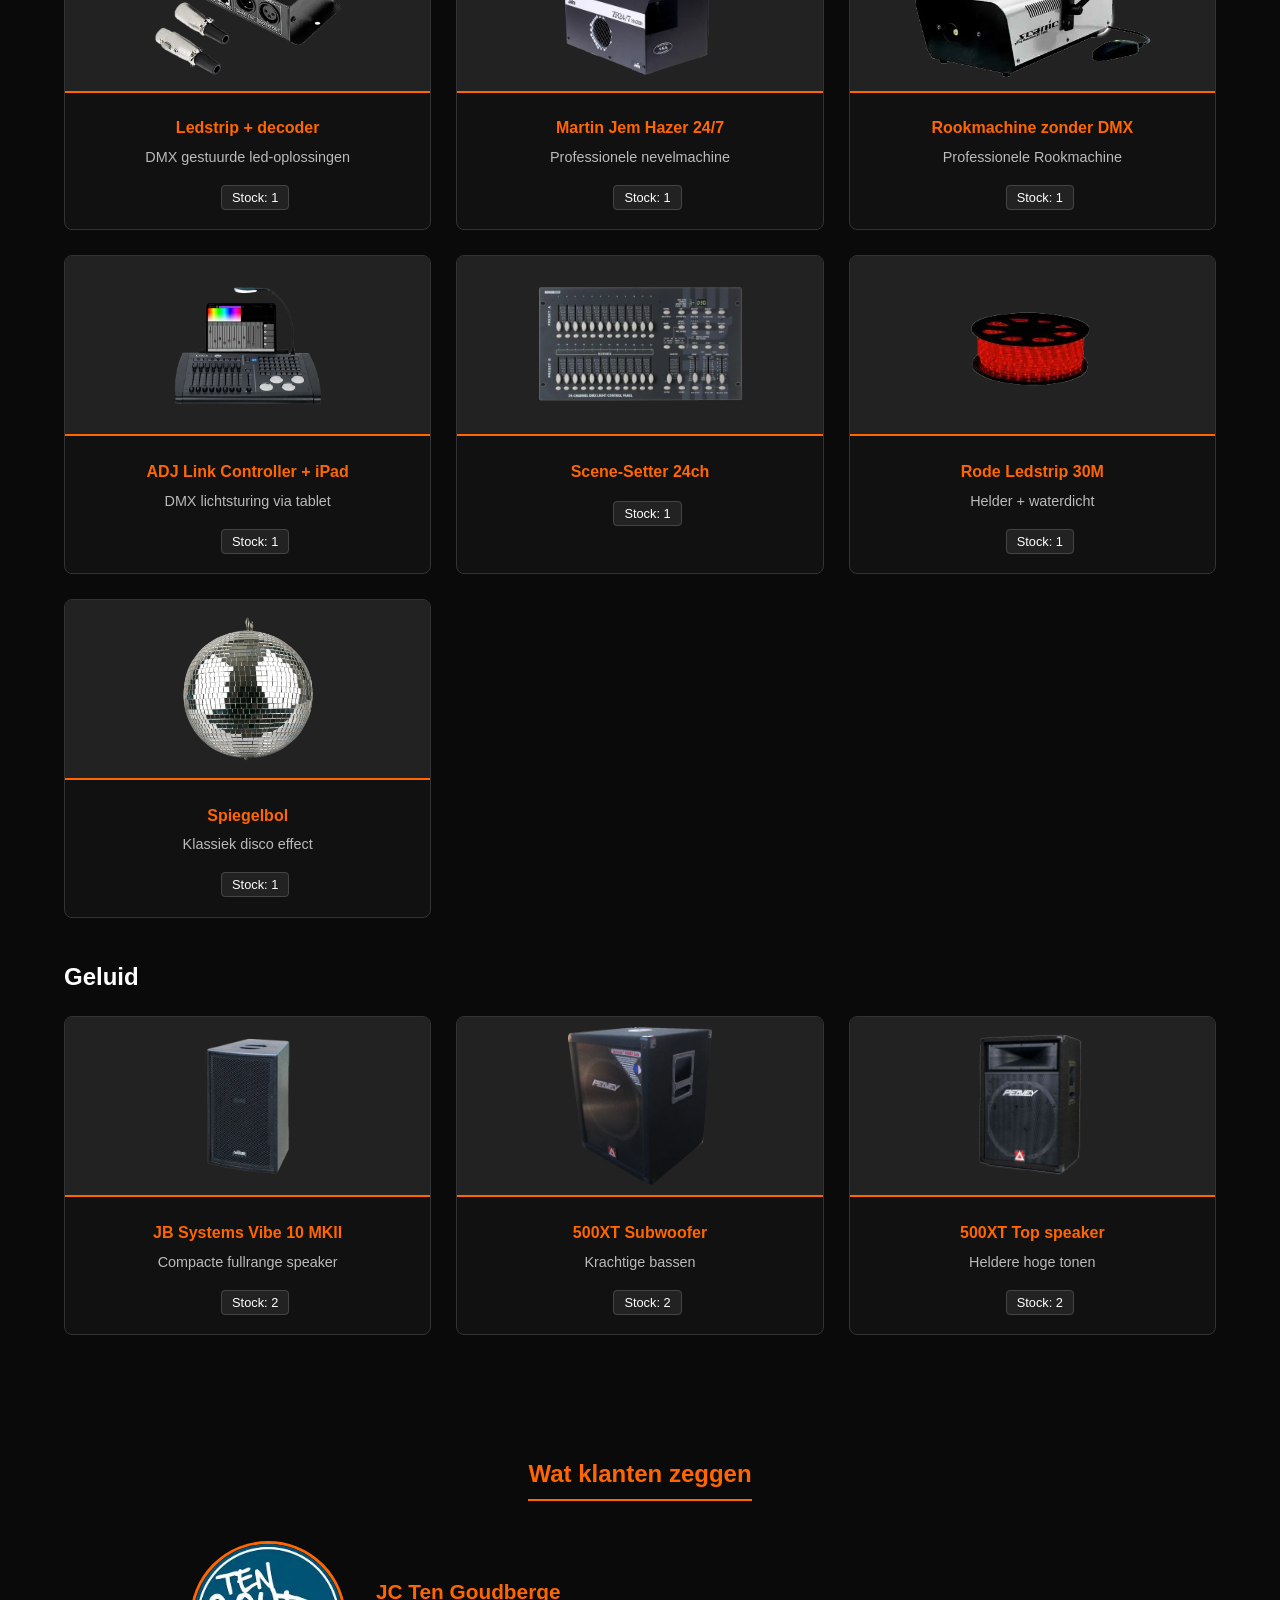
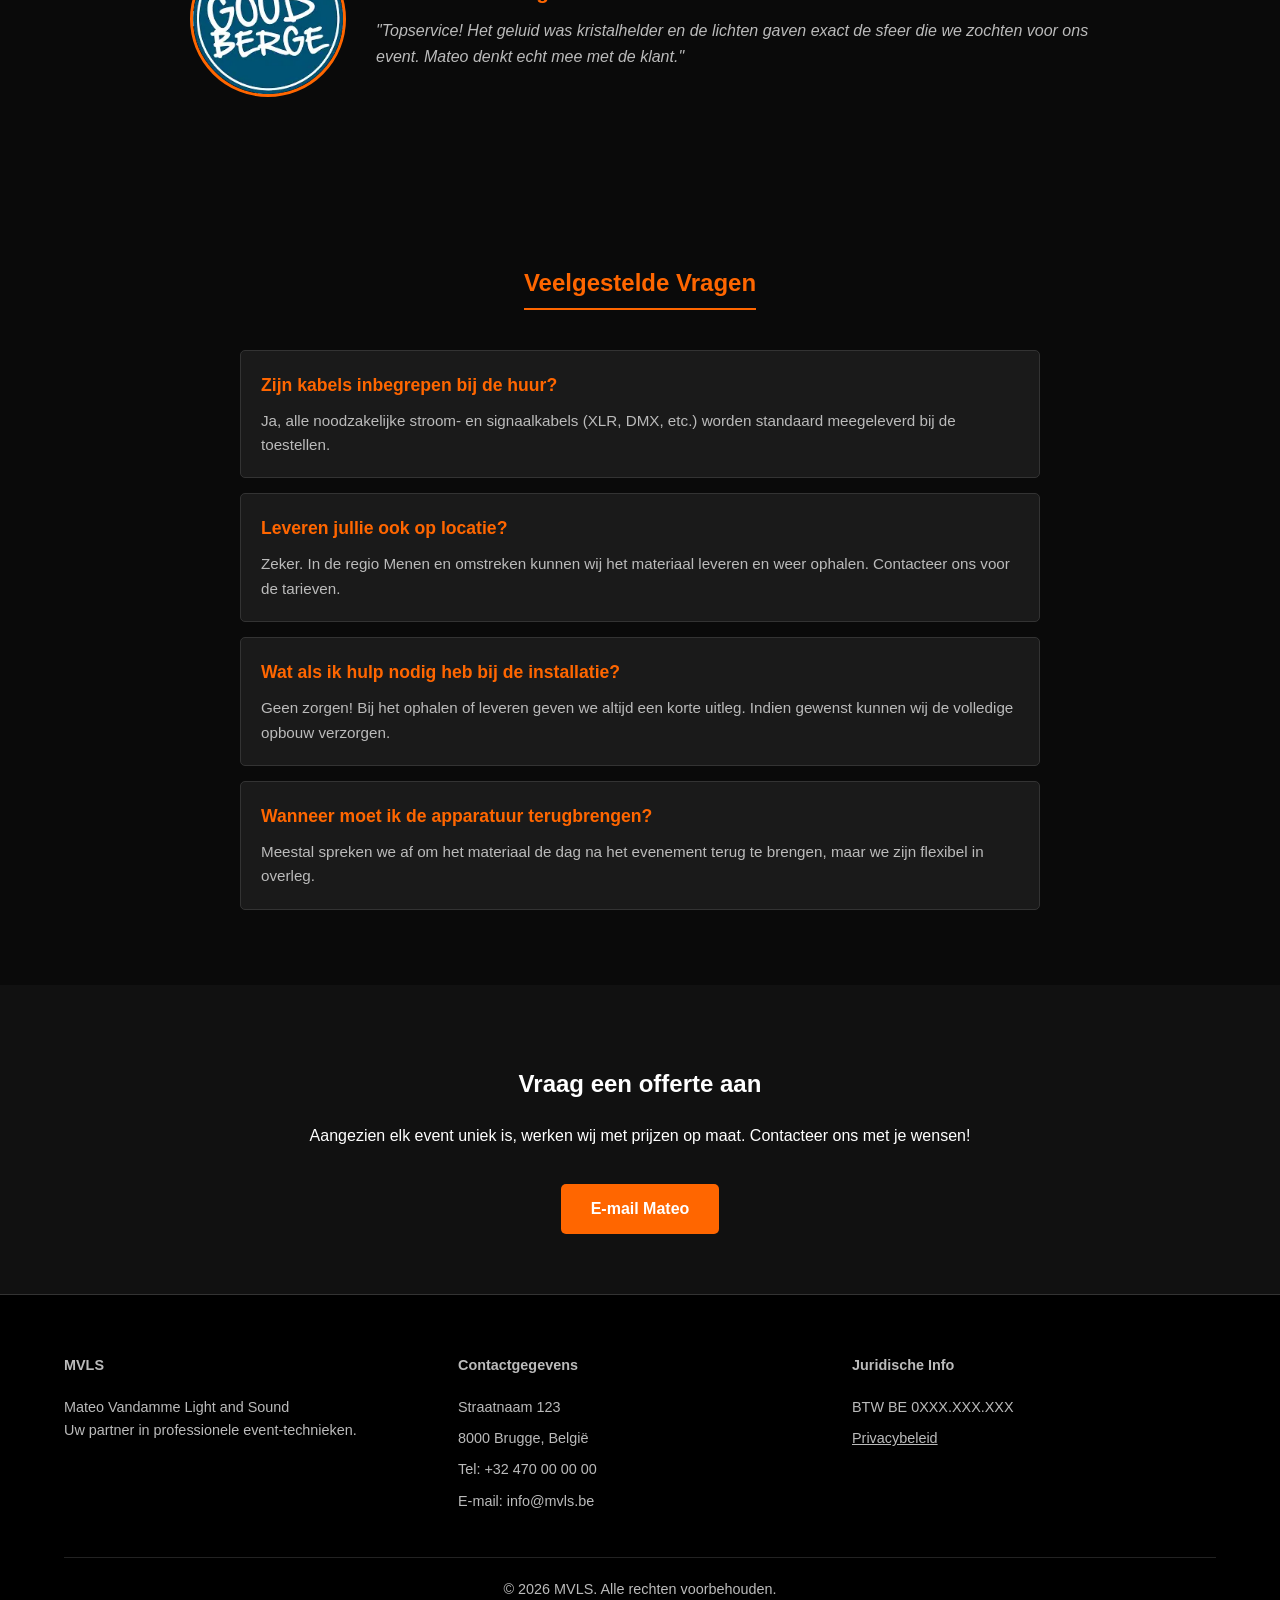
==== commit e4fa427f: "Add files via upload" ====
--- a/MVLS-Renting/index.html
+++ b/MVLS-Renting/index.html
@@ -84,9 +84,27 @@
                     <span>Stock: 1</span>
                 </div>
                 <div class="card">
+                    <img src="images/ZF-1000.webp" alt="ZF-1000">
+                    <h4>Rookmachine zonder DMX</h4>
+                    <p>Professionele Rookmachine</p>
+                    <span>Stock: 1</span>
+                </div>
+                <div class="card">
                     <img src="images/ADJ_Link_Controller.webp" alt="ADJ Link Controller">
                     <h4>ADJ Link Controller + iPad</h4>
                     <p>DMX lichtsturing via tablet</p>
+                    <span>Stock: 1</span>
+                </div>
+                <div class="card">
+                    <img src="images/vdpc146_front.webp" alt="Scene-Setter 24ch">
+                    <h4>Scene-Setter 24ch</h4>
+                    <p></p>
+                    <span>Stock: 1</span>
+                </div>
+                <div class="card">
+                    <img src="images/TubeLight.webp" alt="Tube Light">
+                    <h4>Rode Ledstrip 30M</h4>
+                    <p>Helder + waterdicht</p>
                     <span>Stock: 1</span>
                 </div>
                 <div class="card">
